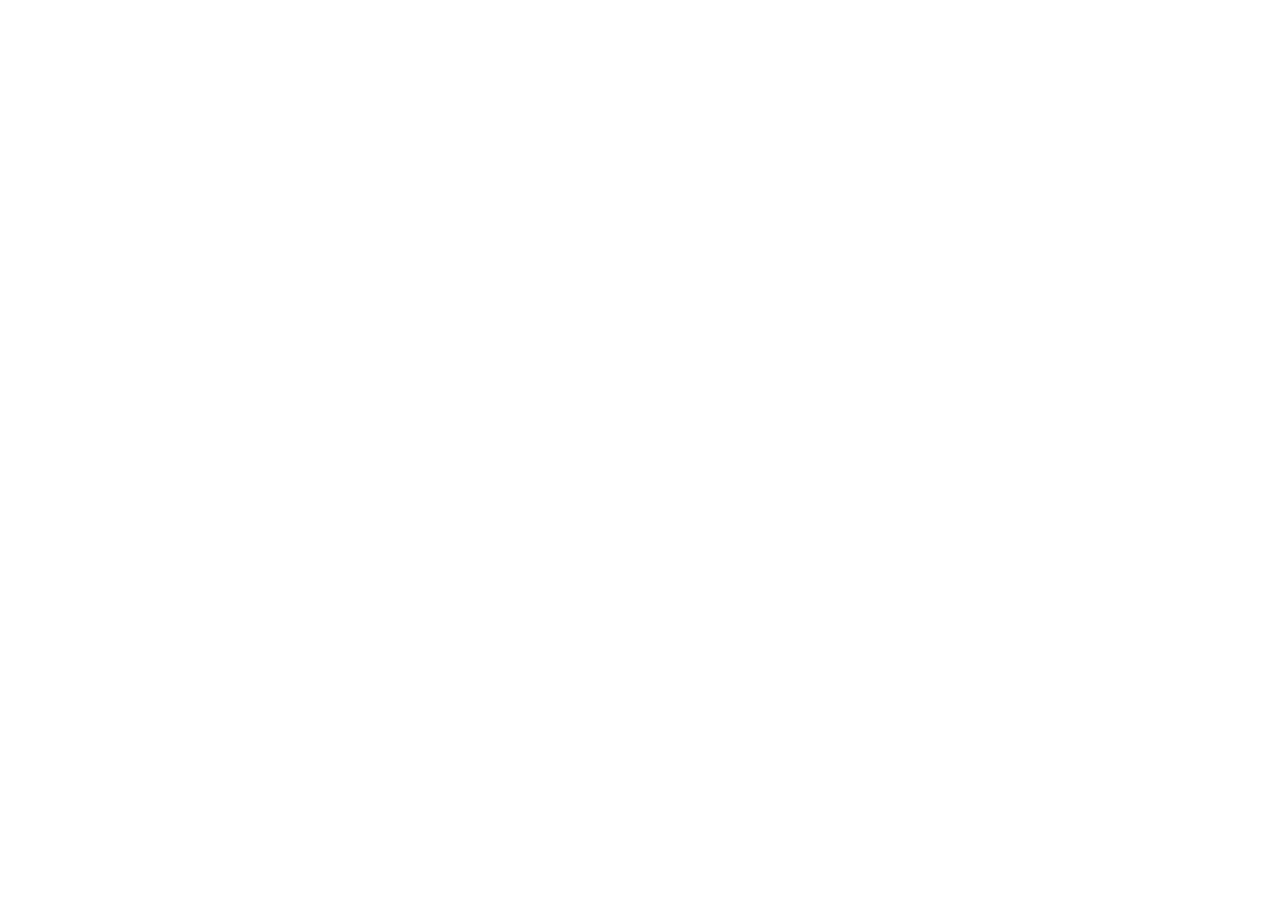
==== index.html @ f8250dbf "HCM Universe website, moved to hcmuniverse-source, plus Pepperstone GBP/USD bot sample (demo only)" ====
<!doctype html>
<html lang="en">
  <head>
    <meta charset="UTF-8" />
    <link rel="icon" type="image/svg+xml" href="./favicon.svg" />
    <meta name="viewport" content="width=device-width, initial-scale=1.0" />
    <link rel="preconnect" href="https://fonts.googleapis.com" />
    <link rel="preconnect" href="https://fonts.gstatic.com" crossorigin />
    <link href="https://fonts.googleapis.com/css2?family=Bricolage+Grotesque:opsz,wght@12..96,400..800&family=Inter:wght@400;500;600;700&family=IBM+Plex+Mono:wght@400;500&display=swap" rel="stylesheet" />
    <meta name="description" content="HCM — one brand, one universe. Tech, AI, Travel, Markets, Games, and everything else HCM builds." />
    <title>HCM</title>
  </head>
  <body>
    <div id="root"></div>
    <script type="module" src="/src/main.jsx"></script>
  </body>
</html>
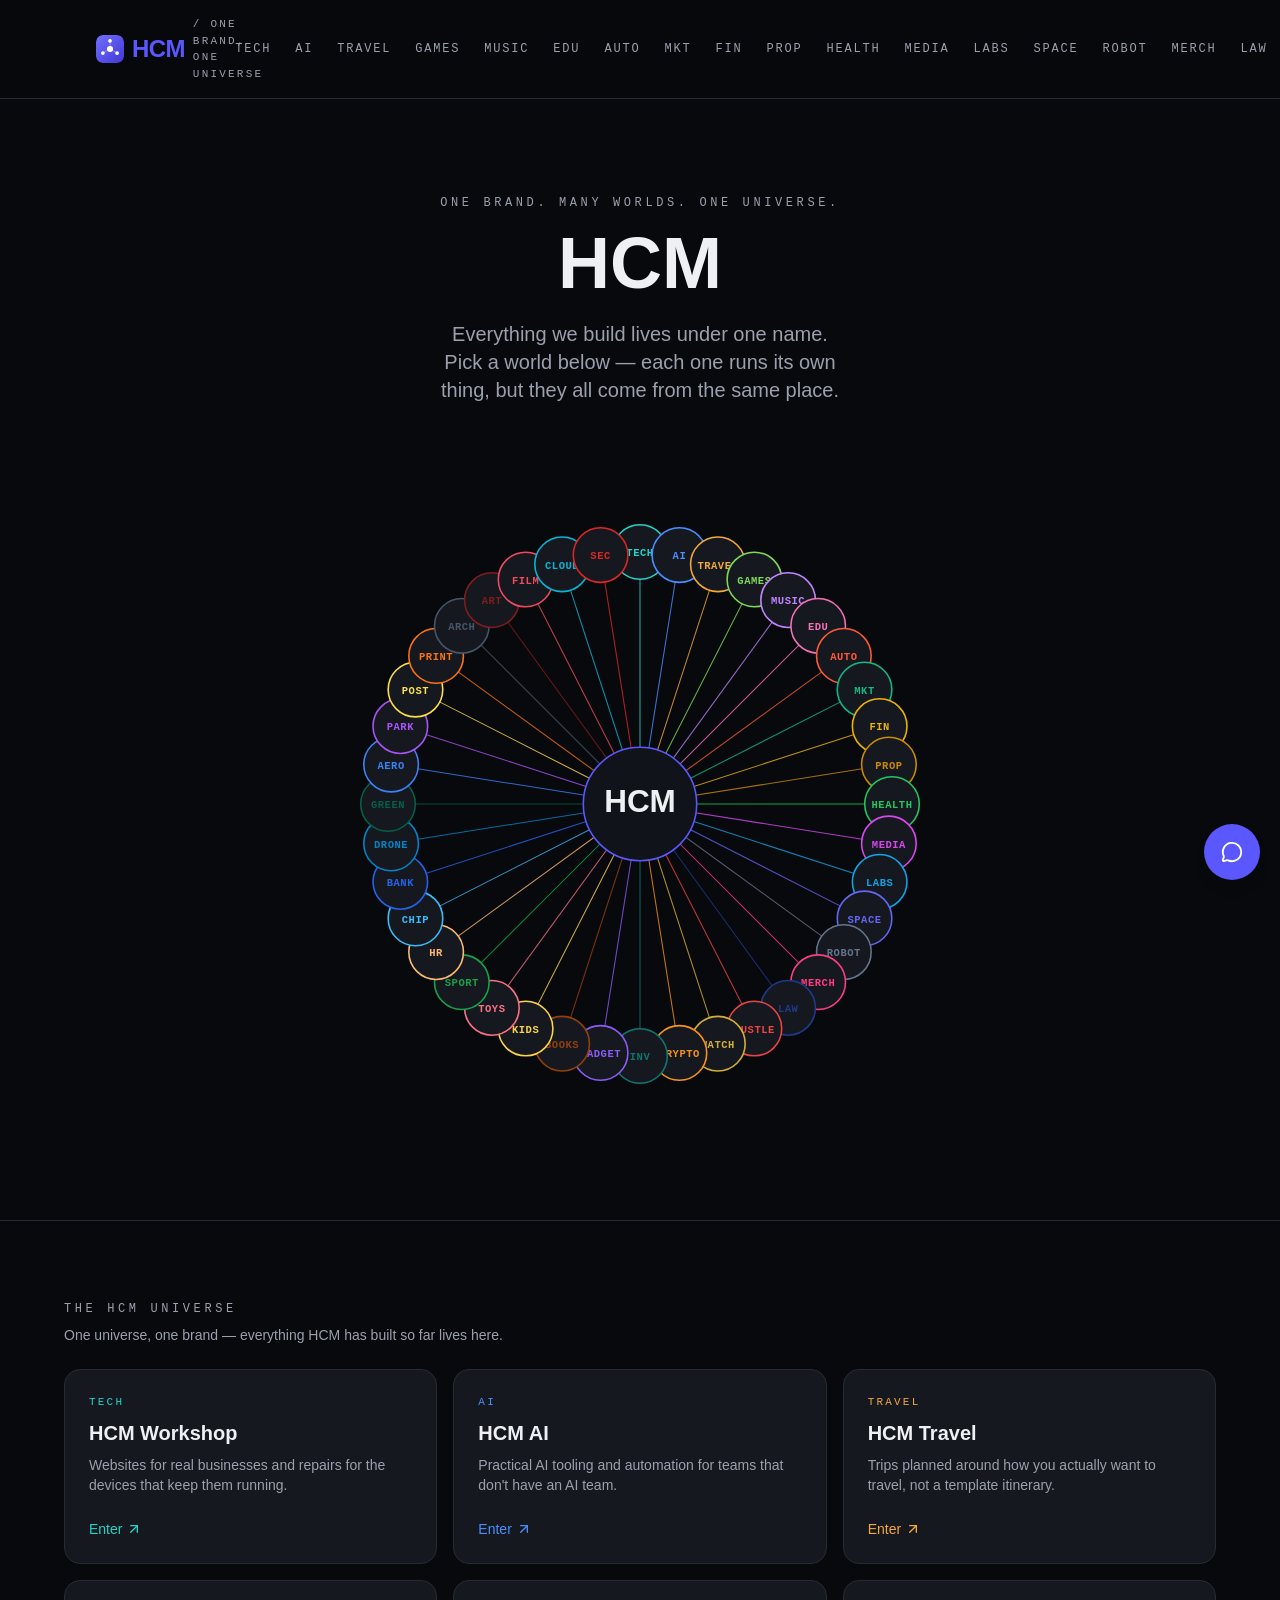
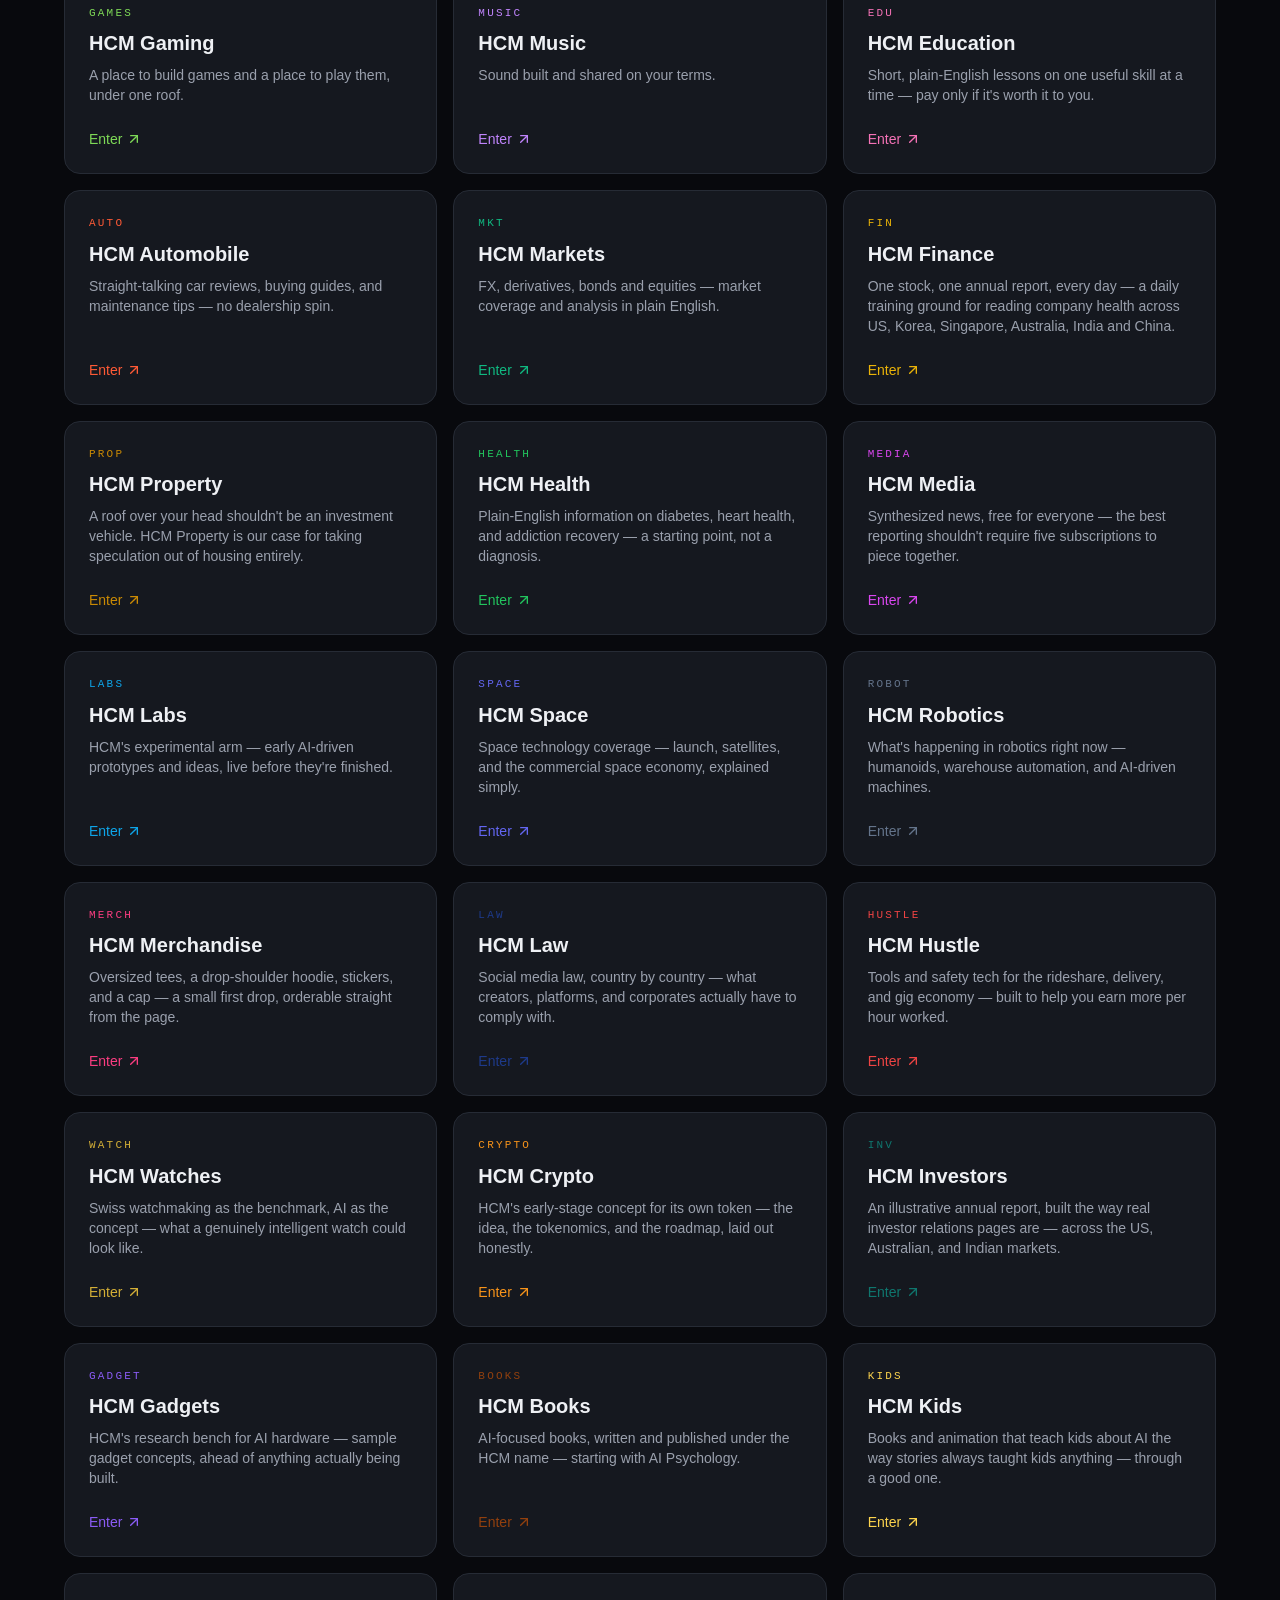
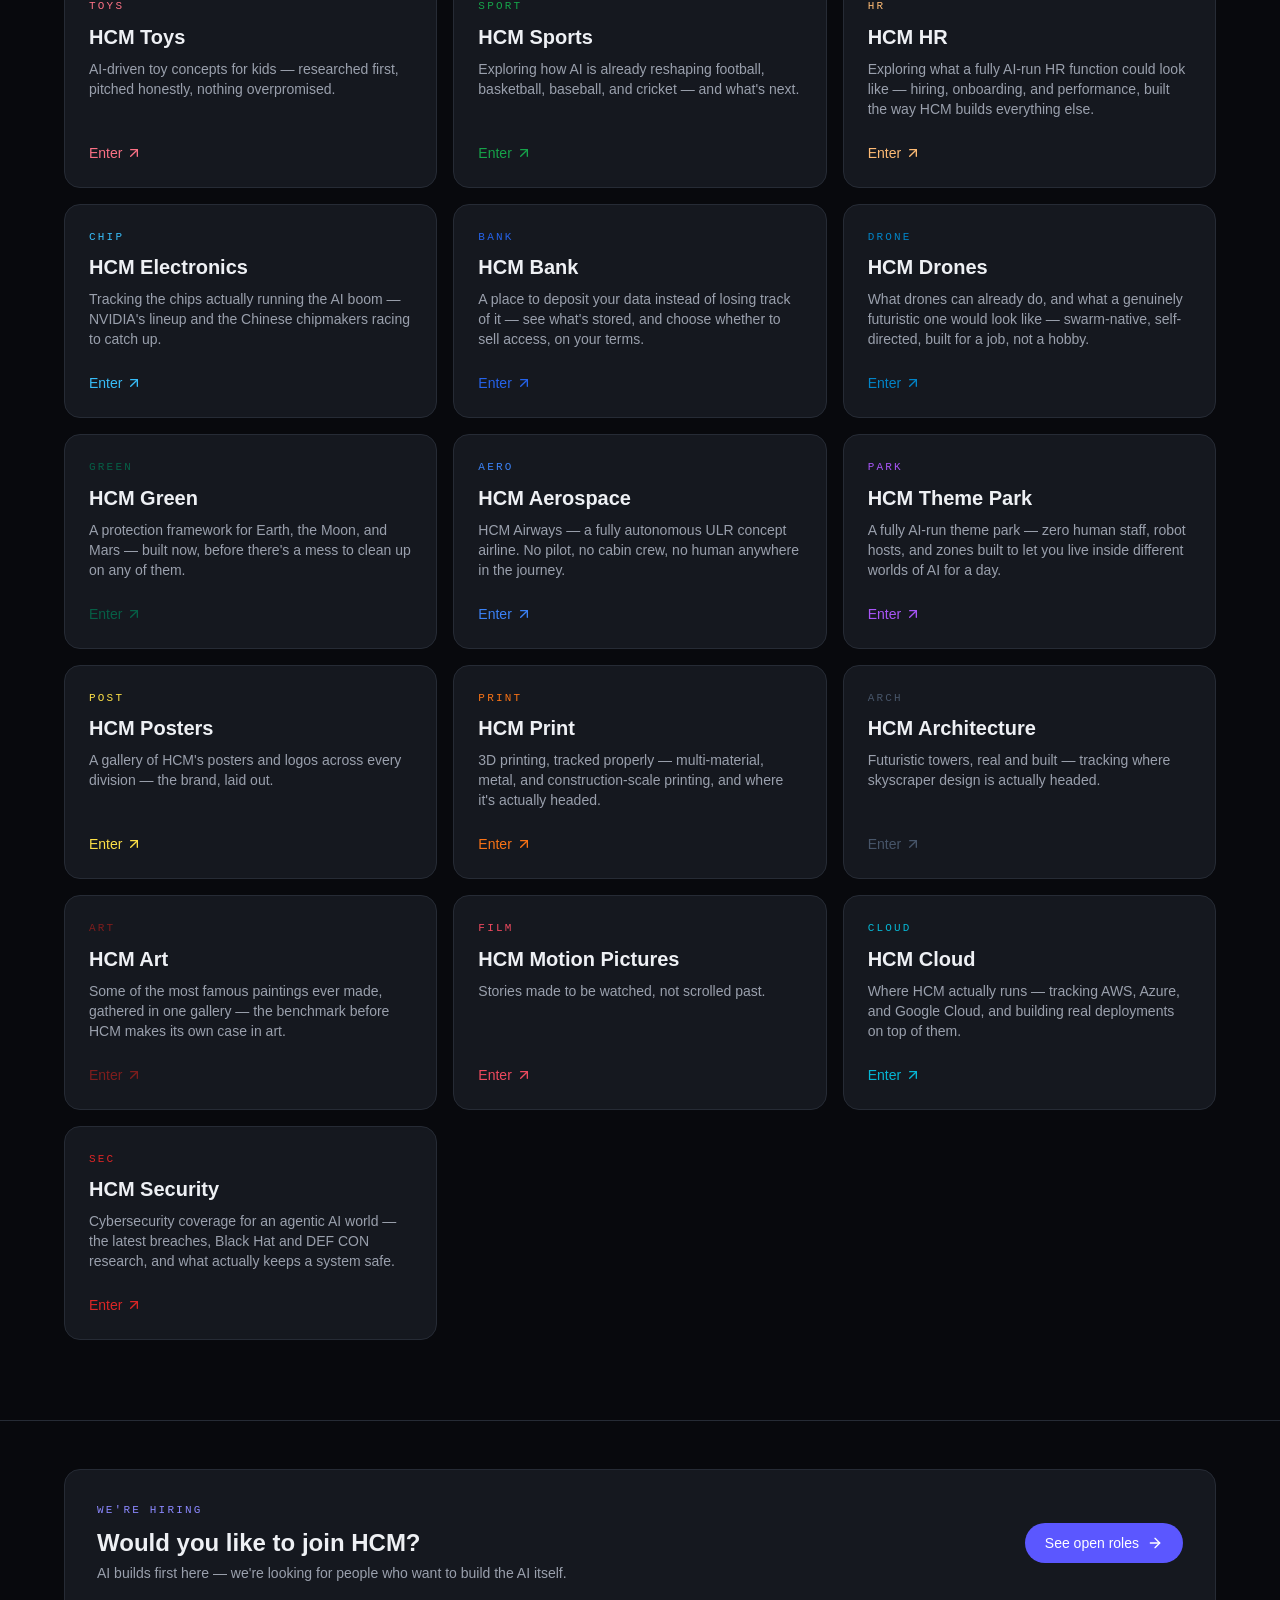
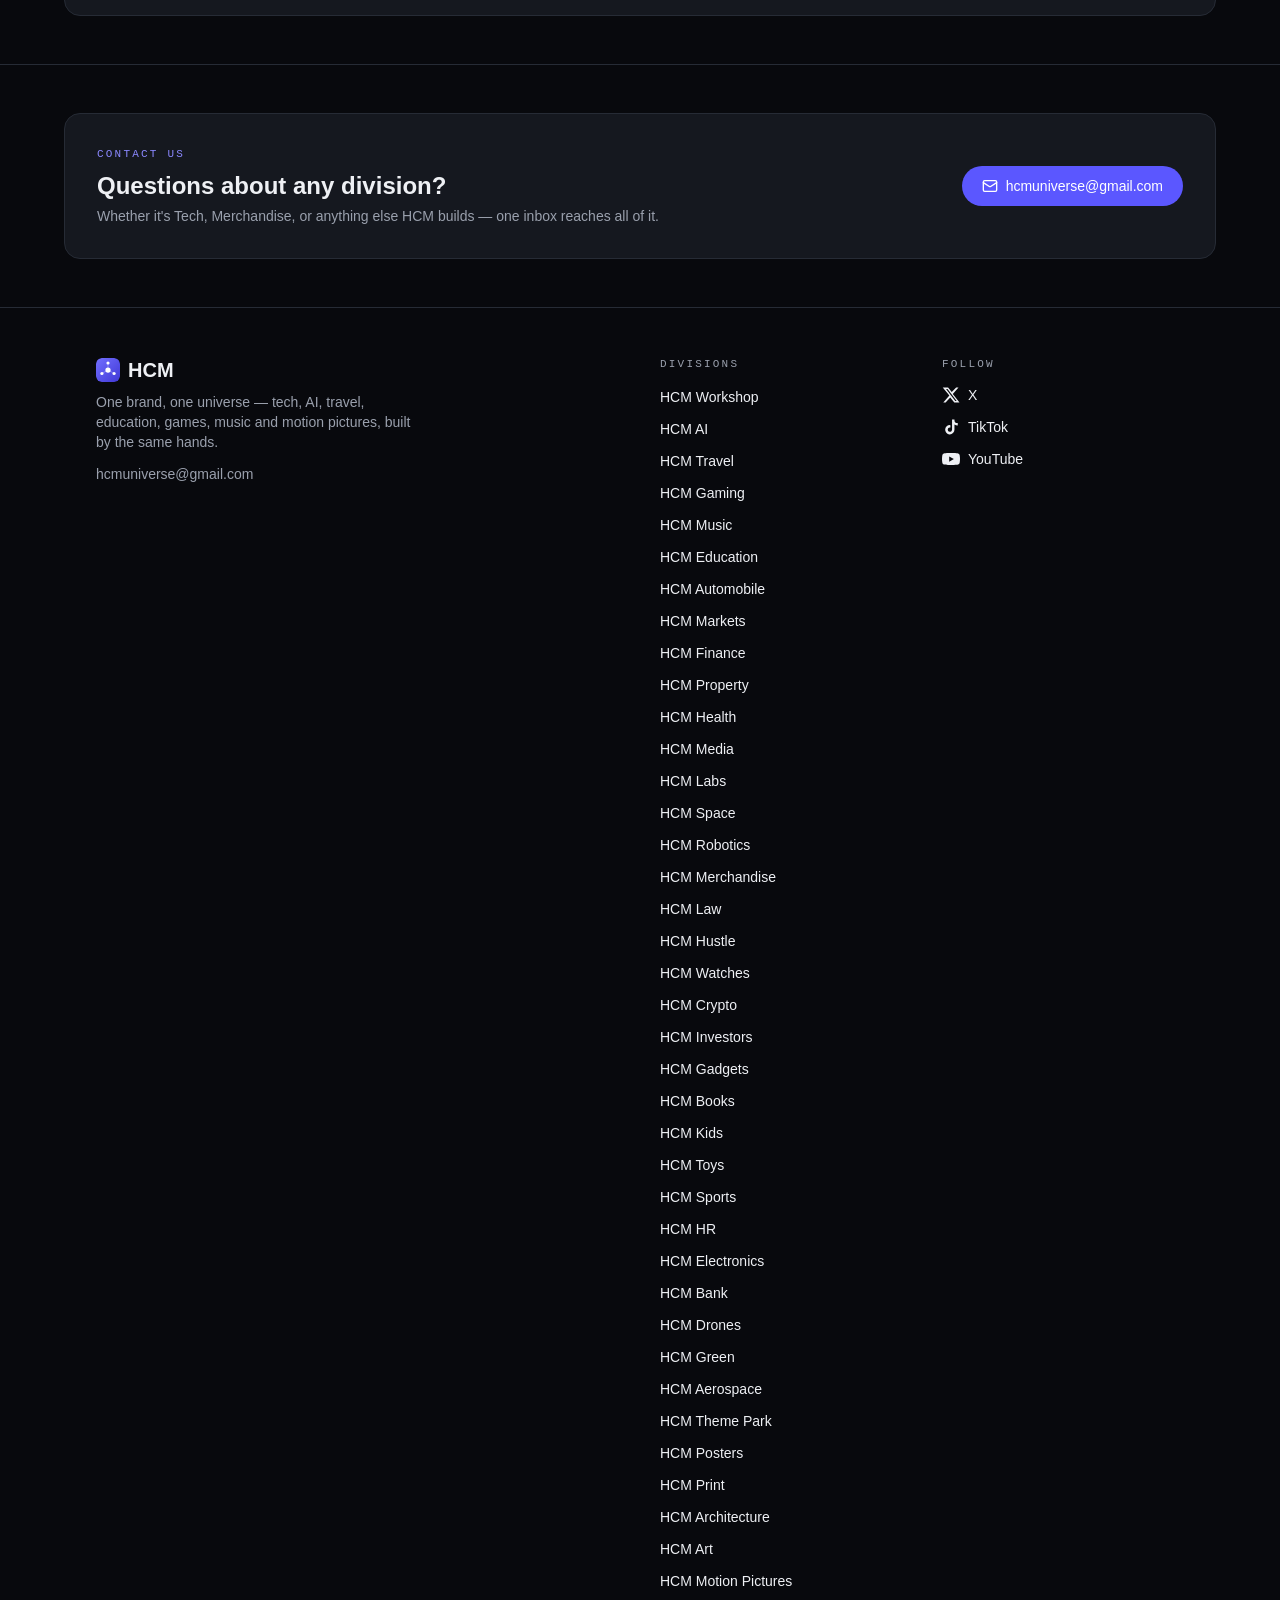
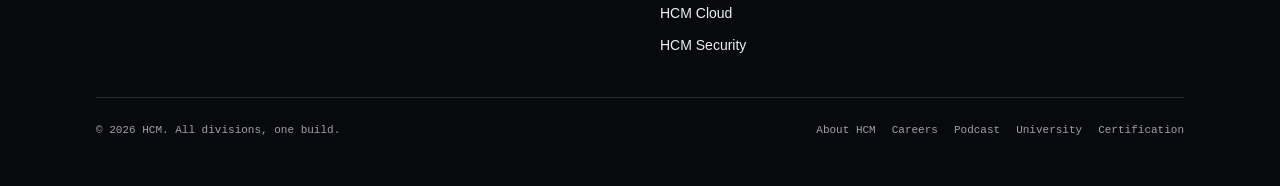
==== commit c575034e: "Deploy HCM Universe site" ====
--- a/index.html
+++ b/index.html
@@ -9,9 +9,10 @@
     <link href="https://fonts.googleapis.com/css2?family=Bricolage+Grotesque:opsz,wght@12..96,400..800&family=Inter:wght@400;500;600;700&family=IBM+Plex+Mono:wght@400;500&display=swap" rel="stylesheet" />
     <meta name="description" content="HCM — one brand, one universe. Tech, AI, Travel, Markets, Games, and everything else HCM builds." />
     <title>HCM</title>
+    <script type="module" crossorigin src="./assets/index-DxRTmWdA.js"></script>
+    <link rel="stylesheet" crossorigin href="./assets/index-DNtZx6Q1.css">
   </head>
   <body>
     <div id="root"></div>
-    <script type="module" src="/src/main.jsx"></script>
   </body>
 </html>
--- a/assets/index-DNtZx6Q1.css
+++ b/assets/index-DNtZx6Q1.css
@@ -0,0 +1,2 @@
+/*! tailwindcss v4.3.3 | MIT License | https://tailwindcss.com */
+@layer properties{@supports (((-webkit-hyphens:none)) and (not (margin-trim:inline))) or ((-moz-orient:inline) and (not (color:rgb(from red r g b)))){*,:before,:after,::backdrop{--tw-translate-x:0;--tw-translate-y:0;--tw-translate-z:0;--tw-rotate-x:initial;--tw-rotate-y:initial;--tw-rotate-z:initial;--tw-skew-x:initial;--tw-skew-y:initial;--tw-space-y-reverse:0;--tw-border-style:solid;--tw-leading:initial;--tw-font-weight:initial;--tw-tracking:initial;--tw-shadow:0 0 #0000;--tw-shadow-color:initial;--tw-shadow-alpha:100%;--tw-inset-shadow:0 0 #0000;--tw-inset-shadow-color:initial;--tw-inset-shadow-alpha:100%;--tw-ring-color:initial;--tw-ring-shadow:0 0 #0000;--tw-inset-ring-color:initial;--tw-inset-ring-shadow:0 0 #0000;--tw-ring-inset:initial;--tw-ring-offset-width:0px;--tw-ring-offset-color:#fff;--tw-ring-offset-shadow:0 0 #0000;--tw-blur:initial;--tw-brightness:initial;--tw-contrast:initial;--tw-grayscale:initial;--tw-hue-rotate:initial;--tw-invert:initial;--tw-opacity:initial;--tw-saturate:initial;--tw-sepia:initial;--tw-drop-shadow:initial;--tw-drop-shadow-color:initial;--tw-drop-shadow-alpha:100%;--tw-drop-shadow-size:initial;--tw-backdrop-blur:initial;--tw-backdrop-brightness:initial;--tw-backdrop-contrast:initial;--tw-backdrop-grayscale:initial;--tw-backdrop-hue-rotate:initial;--tw-backdrop-invert:initial;--tw-backdrop-opacity:initial;--tw-backdrop-saturate:initial;--tw-backdrop-sepia:initial;--tw-duration:initial;--tw-ease:initial;--tw-scale-x:1;--tw-scale-y:1;--tw-scale-z:1}}}@layer theme{:root,:host{--font-sans:-apple-system, BlinkMacSystemFont, "Segoe UI", Roboto, "Helvetica Neue", "Noto Sans", Arial, sans-serif, "Apple Color Emoji", "Segoe UI Emoji", "Segoe UI Symbol", "Noto Color Emoji";--font-mono:"IBM Plex Mono", "Courier New", monospace;--color-black:#000;--color-white:#fff;--spacing:.25rem;--container-xs:20rem;--container-md:28rem;--container-lg:32rem;--container-xl:36rem;--container-2xl:42rem;--container-3xl:48rem;--container-4xl:56rem;--container-5xl:64rem;--container-6xl:72rem;--text-xs:.75rem;--text-xs--line-height:calc(1 / .75);--text-sm:.875rem;--text-sm--line-height:calc(1.25 / .875);--text-base:1rem;--text-base--line-height:calc(1.5 / 1);--text-lg:1.125rem;--text-lg--line-height:calc(1.75 / 1.125);--text-xl:1.25rem;--text-xl--line-height:calc(1.75 / 1.25);--text-2xl:1.5rem;--text-2xl--line-height:calc(2 / 1.5);--text-3xl:1.875rem;--text-3xl--line-height:calc(2.25 / 1.875);--text-4xl:2.25rem;--text-4xl--line-height:calc(2.5 / 2.25);--text-5xl:3rem;--text-5xl--line-height:1;--text-6xl:3.75rem;--text-6xl--line-height:1;--text-7xl:4.5rem;--text-7xl--line-height:1;--font-weight-medium:500;--font-weight-semibold:600;--font-weight-bold:700;--tracking-tight:-.025em;--tracking-wide:.025em;--tracking-wider:.05em;--leading-tight:1.25;--leading-snug:1.375;--leading-relaxed:1.625;--radius-sm:.25rem;--radius-md:.375rem;--radius-lg:.5rem;--radius-xl:.75rem;--radius-2xl:1rem;--ease-out:cubic-bezier(0, 0, .2, 1);--ease-in-out:cubic-bezier(.4, 0, .2, 1);--animate-pulse:pulse 2s cubic-bezier(.4, 0, .6, 1) infinite;--aspect-video:16 / 9;--default-transition-duration:.15s;--default-transition-timing-function:cubic-bezier(.4, 0, .2, 1);--default-font-family:var(--font-sans);--default-mono-font-family:var(--font-mono);--font-display:"Bricolage Grotesque", "Arial Black", sans-serif;--font-body:"Inter", "Helvetica Neue", sans-serif;--color-void:#08090d;--color-void-soft:#101319;--color-surface:#15181f;--color-line:#262b35;--color-ink:#eef0f4;--color-ink-dim:#9aa0ad;--color-core:#5b57ff;--color-core-soft:#8b88ff;--color-tech:#22d3c7;--color-travel:#f2a93b;--color-games:#7ed957;--color-music:#c084fc;--color-film:#ef4a5f;--color-ai:#4c8dff;--color-education:#f472b6;--color-automobile:#ff5a36;--color-markets:#10b981;--color-property:#ca8a04;--color-health:#22c55e;--color-media:#d946ef;--color-labs:#0ea5e9;--color-space:#6366f1;--color-robotics:#64748b;--color-merch:#fb3d81;--color-law:#1e3a8a;--color-hustle:#ef4444;--color-watches:#d4af37;--color-crypto:#f7931a;--color-investors:#0f766e;--color-gadgets:#8b5cf6;--color-books:#92400e;--color-kids:#fcd34d;--color-toys:#fb7185;--color-sports:#16a34a;--color-hr:#fdba74;--color-electronics:#38bdf8;--color-podcast:#e11d48;--color-bank:#2563eb;--color-drones:#0284c7;--color-green:#065f46;--color-finance:#eab308;--color-aerospace:#3b82f6;--color-themepark:#a855f7;--color-posters:#fde047;--color-print:#f97316;--color-architecture:#475569;--color-art:#7f1d1d;--color-cloud:#06b6d4;--color-security:#dc2626;--color-moon:#94a3b8;--color-mars:#dc2626;--color-titan:#d97706}}@layer base{*,:after,:before,::backdrop{box-sizing:border-box;border:0 solid;margin:0;padding:0}::file-selector-button{box-sizing:border-box;border:0 solid;margin:0;padding:0}html,:host{-webkit-text-size-adjust:100%;tab-size:4;line-height:1.5;font-family:var(--default-font-family,-apple-system, BlinkMacSystemFont, "Segoe UI", Roboto, "Helvetica Neue", "Noto Sans", Arial, sans-serif, "Apple Color Emoji", "Segoe UI Emoji", "Segoe UI Symbol", "Noto Color Emoji");font-feature-settings:var(--default-font-feature-settings,normal);font-variation-settings:var(--default-font-variation-settings,normal);-webkit-tap-highlight-color:transparent}hr{height:0;color:inherit;border-top-width:1px}abbr:where([title]){-webkit-text-decoration:underline dotted;text-decoration:underline dotted}h1,h2,h3,h4,h5,h6{font-size:inherit;font-weight:inherit}a{color:inherit;-webkit-text-decoration:inherit;-webkit-text-decoration:inherit;-webkit-text-decoration:inherit;-webkit-text-decoration:inherit;text-decoration:inherit}b,strong{font-weight:bolder}code,kbd,samp,pre{font-family:var(--default-mono-font-family,ui-monospace, SFMono-Regular, Menlo, Monaco, Consolas, "Liberation Mono", "Courier New", monospace);font-feature-settings:var(--default-mono-font-feature-settings,normal);font-variation-settings:var(--default-mono-font-variation-settings,normal);font-size:1em}small{font-size:80%}sub,sup{vertical-align:baseline;font-size:75%;line-height:0;position:relative}sub{bottom:-.25em}sup{top:-.5em}table{text-indent:0;border-color:inherit;border-collapse:collapse}:-moz-focusring:where(:not(iframe)){outline:auto}progress{vertical-align:baseline}summary{display:list-item}ol,ul,menu{list-style:none}img,svg,video,canvas,audio,iframe,embed,object{vertical-align:middle;display:block}img,video{max-width:100%;height:auto}button,input,select,optgroup,textarea{font:inherit;font-feature-settings:inherit;font-variation-settings:inherit;letter-spacing:inherit;color:inherit;opacity:1;background-color:#0000;border-radius:0}::file-selector-button{font:inherit;font-feature-settings:inherit;font-variation-settings:inherit;letter-spacing:inherit;color:inherit;opacity:1;background-color:#0000;border-radius:0}:where(select:is([multiple],[size])) optgroup{font-weight:bolder}:where(select:is([multiple],[size])) optgroup option{padding-inline-start:20px}::file-selector-button{margin-inline-end:4px}::placeholder{opacity:1}@supports (not ((-webkit-appearance:-apple-pay-button))) or (contain-intrinsic-size:1px){::placeholder{color:currentColor}@supports (color:color-mix(in lab, red, red)){::placeholder{color:color-mix(in oklab, currentcolor 50%, transparent)}}}textarea{resize:vertical}::-webkit-search-decoration{-webkit-appearance:none}::-webkit-date-and-time-value{min-height:1lh;text-align:inherit}::-webkit-datetime-edit{display:inline-flex}::-webkit-datetime-edit-fields-wrapper{padding:0}::-webkit-datetime-edit{padding-block:0}::-webkit-datetime-edit-year-field{padding-block:0}::-webkit-datetime-edit-month-field{padding-block:0}::-webkit-datetime-edit-day-field{padding-block:0}::-webkit-datetime-edit-hour-field{padding-block:0}::-webkit-datetime-edit-minute-field{padding-block:0}::-webkit-datetime-edit-second-field{padding-block:0}::-webkit-datetime-edit-millisecond-field{padding-block:0}::-webkit-datetime-edit-meridiem-field{padding-block:0}::-webkit-calendar-picker-indicator{line-height:1}:-moz-ui-invalid{box-shadow:none}button,input:where([type=button],[type=reset],[type=submit]){appearance:button}::file-selector-button{appearance:button}::-webkit-inner-spin-button{height:auto}::-webkit-outer-spin-button{height:auto}[hidden]:where(:not([hidden=until-found])){display:none!important}html{scroll-behavior:smooth}body{background-color:var(--color-void);color:var(--color-ink);font-family:var(--font-body);-webkit-font-smoothing:antialiased}::selection{background:var(--color-core);color:#fff}:focus-visible{outline:2px solid var(--color-core-soft);outline-offset:3px}@media (prefers-reduced-motion:reduce){*,:before,:after{scroll-behavior:auto!important;transition-duration:.01ms!important;animation-duration:.01ms!important;animation-iteration-count:1!important}}}@layer components;@layer utilities{.pointer-events-none{pointer-events:none}.visible{visibility:visible}.sr-only{clip-path:inset(50%);white-space:nowrap;border-width:0;width:1px;height:1px;margin:-1px;padding:0;position:absolute;overflow:hidden}.absolute{position:absolute}.fixed{position:fixed}.relative{position:relative}.static{position:static}.sticky{position:sticky}.inset-0{inset:0}.top-0{top:0}.top-1\/2{top:50%}.top-2{top:calc(var(--spacing) * 2)}.top-4{top:calc(var(--spacing) * 4)}.right-2{right:calc(var(--spacing) * 2)}.right-5{right:calc(var(--spacing) * 5)}.bottom-1\.5{bottom:calc(var(--spacing) * 1.5)}.bottom-3{bottom:calc(var(--spacing) * 3)}.bottom-5{bottom:calc(var(--spacing) * 5)}.bottom-24{bottom:calc(var(--spacing) * 24)}.left-1\/2{left:50%}.left-3{left:calc(var(--spacing) * 3)}.left-5{left:calc(var(--spacing) * 5)}.z-10{z-index:10}.z-50{z-index:50}.mx-auto{margin-inline:auto}.mt-0\.5{margin-top:calc(var(--spacing) * .5)}.mt-1{margin-top:var(--spacing)}.mt-1\.5{margin-top:calc(var(--spacing) * 1.5)}.mt-2{margin-top:calc(var(--spacing) * 2)}.mt-3{margin-top:calc(var(--spacing) * 3)}.mt-4{margin-top:calc(var(--spacing) * 4)}.mt-5{margin-top:calc(var(--spacing) * 5)}.mt-6{margin-top:calc(var(--spacing) * 6)}.mt-8{margin-top:calc(var(--spacing) * 8)}.mt-10{margin-top:calc(var(--spacing) * 10)}.mr-1\.5{margin-right:calc(var(--spacing) * 1.5)}.mb-1{margin-bottom:var(--spacing)}.mb-2{margin-bottom:calc(var(--spacing) * 2)}.mb-3{margin-bottom:calc(var(--spacing) * 3)}.mb-5{margin-bottom:calc(var(--spacing) * 5)}.mb-6{margin-bottom:calc(var(--spacing) * 6)}.ml-auto{margin-left:auto}.block{display:block}.flex{display:flex}.grid{display:grid}.hidden{display:none}.inline{display:inline}.inline-block{display:inline-block}.inline-flex{display:inline-flex}.table{display:table}.aspect-\[3\/4\]{aspect-ratio:3/4}.aspect-\[4\/3\]{aspect-ratio:4/3}.aspect-\[9\/16\]{aspect-ratio:9/16}.aspect-\[940\/477\]{aspect-ratio:940/477}.aspect-square{aspect-ratio:1}.aspect-video{aspect-ratio:var(--aspect-video)}.h-2{height:calc(var(--spacing) * 2)}.h-2\.5{height:calc(var(--spacing) * 2.5)}.h-5{height:calc(var(--spacing) * 5)}.h-6{height:calc(var(--spacing) * 6)}.h-7{height:calc(var(--spacing) * 7)}.h-8{height:calc(var(--spacing) * 8)}.h-9{height:calc(var(--spacing) * 9)}.h-14{height:calc(var(--spacing) * 14)}.h-16{height:calc(var(--spacing) * 16)}.h-40{height:calc(var(--spacing) * 40)}.h-44{height:calc(var(--spacing) * 44)}.h-48{height:calc(var(--spacing) * 48)}.h-56{height:calc(var(--spacing) * 56)}.h-64{height:calc(var(--spacing) * 64)}.h-72{height:calc(var(--spacing) * 72)}.h-\[28rem\]{height:28rem}.h-auto{height:auto}.h-full{height:100%}.min-h-screen{min-height:100vh}.w-2\.5{width:calc(var(--spacing) * 2.5)}.w-5{width:calc(var(--spacing) * 5)}.w-7{width:calc(var(--spacing) * 7)}.w-9{width:calc(var(--spacing) * 9)}.w-14{width:calc(var(--spacing) * 14)}.w-16{width:calc(var(--spacing) * 16)}.w-48{width:calc(var(--spacing) * 48)}.w-\[22rem\]{width:22rem}.w-auto{width:auto}.w-full{width:100%}.max-w-2xl{max-width:var(--container-2xl)}.max-w-3xl{max-width:var(--container-3xl)}.max-w-4xl{max-width:var(--container-4xl)}.max-w-5xl{max-width:var(--container-5xl)}.max-w-6xl{max-width:var(--container-6xl)}.max-w-\[80\%\]{max-width:80%}.max-w-\[85\%\]{max-width:85%}.max-w-\[220px\]{max-width:220px}.max-w-\[calc\(100vw-2\.5rem\)\]{max-width:calc(100vw - 2.5rem)}.max-w-lg{max-width:var(--container-lg)}.max-w-md{max-width:var(--container-md)}.max-w-xl{max-width:var(--container-xl)}.max-w-xs{max-width:var(--container-xs)}.min-w-0{min-width:0}.flex-1{flex:1}.shrink-0{flex-shrink:0}.grow{flex-grow:1}.-translate-x-1\/2{--tw-translate-x:calc(calc(1 / 2 * 100%) * -1);translate:var(--tw-translate-x) var(--tw-translate-y)}.-translate-y-1\/2{--tw-translate-y:calc(calc(1 / 2 * 100%) * -1);translate:var(--tw-translate-x) var(--tw-translate-y)}.transform{transform:var(--tw-rotate-x,) var(--tw-rotate-y,) var(--tw-rotate-z,) var(--tw-skew-x,) var(--tw-skew-y,)}.animate-pulse{animation:var(--animate-pulse)}.grid-cols-1{grid-template-columns:repeat(1,minmax(0,1fr))}.grid-cols-2{grid-template-columns:repeat(2,minmax(0,1fr))}.flex-col{flex-direction:column}.flex-wrap{flex-wrap:wrap}.items-baseline{align-items:baseline}.items-center{align-items:center}.items-start{align-items:flex-start}.justify-between{justify-content:space-between}.justify-center{justify-content:center}.gap-0\.5{gap:calc(var(--spacing) * .5)}.gap-1{gap:var(--spacing)}.gap-1\.5{gap:calc(var(--spacing) * 1.5)}.gap-2{gap:calc(var(--spacing) * 2)}.gap-3{gap:calc(var(--spacing) * 3)}.gap-4{gap:calc(var(--spacing) * 4)}.gap-6{gap:calc(var(--spacing) * 6)}.gap-8{gap:calc(var(--spacing) * 8)}.gap-10{gap:calc(var(--spacing) * 10)}:where(.space-y-0\.5>:not(:last-child)){--tw-space-y-reverse:0;margin-block-start:calc(calc(var(--spacing) * .5) * var(--tw-space-y-reverse));margin-block-end:calc(calc(var(--spacing) * .5) * calc(1 - var(--tw-space-y-reverse)))}:where(.space-y-1>:not(:last-child)){--tw-space-y-reverse:0;margin-block-start:calc(var(--spacing) * var(--tw-space-y-reverse));margin-block-end:calc(var(--spacing) * calc(1 - var(--tw-space-y-reverse)))}:where(.space-y-1\.5>:not(:last-child)){--tw-space-y-reverse:0;margin-block-start:calc(calc(var(--spacing) * 1.5) * var(--tw-space-y-reverse));margin-block-end:calc(calc(var(--spacing) * 1.5) * calc(1 - var(--tw-space-y-reverse)))}:where(.space-y-2>:not(:last-child)){--tw-space-y-reverse:0;margin-block-start:calc(calc(var(--spacing) * 2) * var(--tw-space-y-reverse));margin-block-end:calc(calc(var(--spacing) * 2) * calc(1 - var(--tw-space-y-reverse)))}:where(.space-y-3>:not(:last-child)){--tw-space-y-reverse:0;margin-block-start:calc(calc(var(--spacing) * 3) * var(--tw-space-y-reverse));margin-block-end:calc(calc(var(--spacing) * 3) * calc(1 - var(--tw-space-y-reverse)))}:where(.space-y-4>:not(:last-child)){--tw-space-y-reverse:0;margin-block-start:calc(calc(var(--spacing) * 4) * var(--tw-space-y-reverse));margin-block-end:calc(calc(var(--spacing) * 4) * calc(1 - var(--tw-space-y-reverse)))}:where(.space-y-5>:not(:last-child)){--tw-space-y-reverse:0;margin-block-start:calc(calc(var(--spacing) * 5) * var(--tw-space-y-reverse));margin-block-end:calc(calc(var(--spacing) * 5) * calc(1 - var(--tw-space-y-reverse)))}:where(.space-y-6>:not(:last-child)){--tw-space-y-reverse:0;margin-block-start:calc(calc(var(--spacing) * 6) * var(--tw-space-y-reverse));margin-block-end:calc(calc(var(--spacing) * 6) * calc(1 - var(--tw-space-y-reverse)))}:where(.space-y-8>:not(:last-child)){--tw-space-y-reverse:0;margin-block-start:calc(calc(var(--spacing) * 8) * var(--tw-space-y-reverse));margin-block-end:calc(calc(var(--spacing) * 8) * calc(1 - var(--tw-space-y-reverse)))}.gap-x-3{column-gap:calc(var(--spacing) * 3)}.overflow-hidden{overflow:hidden}.overflow-x-auto{overflow-x:auto}.overflow-y-auto{overflow-y:auto}.rounded{border-radius:.25rem}.rounded-2xl{border-radius:var(--radius-2xl)}.rounded-\[6px\]{border-radius:6px}.rounded-\[7px\]{border-radius:7px}.rounded-full{border-radius:2147483647px}.rounded-lg{border-radius:var(--radius-lg)}.rounded-md{border-radius:var(--radius-md)}.rounded-sm{border-radius:var(--radius-sm)}.rounded-xl{border-radius:var(--radius-xl)}.border{border-style:var(--tw-border-style);border-width:1px}.border-t{border-top-style:var(--tw-border-style);border-top-width:1px}.border-b{border-bottom-style:var(--tw-border-style);border-bottom-width:1px}.border-l-2{border-left-style:var(--tw-border-style);border-left-width:2px}.border-dashed{--tw-border-style:dashed;border-style:dashed}.border-\[var\(--color-line\)\]{border-color:var(--color-line)}.bg-\[var\(--color-surface\)\]{background-color:var(--color-surface)}.bg-\[var\(--color-void\)\]{background-color:var(--color-void)}.bg-\[var\(--color-void\)\]\/85{background-color:#08090dd9}@supports (color:color-mix(in lab, red, red)){.bg-\[var\(--color-void\)\]\/85{background-color:color-mix(in oklab, var(--color-void) 85%, transparent)}}.bg-\[var\(--color-void-soft\)\]{background-color:var(--color-void-soft)}.bg-black{background-color:var(--color-black)}.bg-black\/20{background-color:#0003}@supports (color:color-mix(in lab, red, red)){.bg-black\/20{background-color:color-mix(in oklab, var(--color-black) 20%, transparent)}}.bg-black\/40{background-color:#0006}@supports (color:color-mix(in lab, red, red)){.bg-black\/40{background-color:color-mix(in oklab, var(--color-black) 40%, transparent)}}.bg-black\/60{background-color:#0009}@supports (color:color-mix(in lab, red, red)){.bg-black\/60{background-color:color-mix(in oklab, var(--color-black) 60%, transparent)}}.bg-black\/70{background-color:#000000b3}@supports (color:color-mix(in lab, red, red)){.bg-black\/70{background-color:color-mix(in oklab, var(--color-black) 70%, transparent)}}.bg-transparent{background-color:#0000}.bg-white\/90{background-color:#ffffffe6}@supports (color:color-mix(in lab, red, red)){.bg-white\/90{background-color:color-mix(in oklab, var(--color-white) 90%, transparent)}}.object-contain{object-fit:contain}.object-cover{object-fit:cover}.p-3{padding:calc(var(--spacing) * 3)}.p-4{padding:calc(var(--spacing) * 4)}.p-5{padding:calc(var(--spacing) * 5)}.p-6{padding:calc(var(--spacing) * 6)}.p-8{padding:calc(var(--spacing) * 8)}.p-10{padding:calc(var(--spacing) * 10)}.px-1\.5{padding-inline:calc(var(--spacing) * 1.5)}.px-2{padding-inline:calc(var(--spacing) * 2)}.px-2\.5{padding-inline:calc(var(--spacing) * 2.5)}.px-3{padding-inline:calc(var(--spacing) * 3)}.px-4{padding-inline:calc(var(--spacing) * 4)}.px-5{padding-inline:calc(var(--spacing) * 5)}.px-6{padding-inline:calc(var(--spacing) * 6)}.py-0\.5{padding-block:calc(var(--spacing) * .5)}.py-1{padding-block:var(--spacing)}.py-1\.5{padding-block:calc(var(--spacing) * 1.5)}.py-2{padding-block:calc(var(--spacing) * 2)}.py-2\.5{padding-block:calc(var(--spacing) * 2.5)}.py-3{padding-block:calc(var(--spacing) * 3)}.py-4{padding-block:calc(var(--spacing) * 4)}.py-6{padding-block:calc(var(--spacing) * 6)}.py-10{padding-block:calc(var(--spacing) * 10)}.py-12{padding-block:calc(var(--spacing) * 12)}.py-14{padding-block:calc(var(--spacing) * 14)}.py-16{padding-block:calc(var(--spacing) * 16)}.py-20{padding-block:calc(var(--spacing) * 20)}.py-24{padding-block:calc(var(--spacing) * 24)}.pt-4{padding-top:calc(var(--spacing) * 4)}.pt-5{padding-top:calc(var(--spacing) * 5)}.pt-6{padding-top:calc(var(--spacing) * 6)}.pt-10{padding-top:calc(var(--spacing) * 10)}.pt-16{padding-top:calc(var(--spacing) * 16)}.pb-2{padding-bottom:calc(var(--spacing) * 2)}.pb-6{padding-bottom:calc(var(--spacing) * 6)}.pb-16{padding-bottom:calc(var(--spacing) * 16)}.pb-20{padding-bottom:calc(var(--spacing) * 20)}.pl-4{padding-left:calc(var(--spacing) * 4)}.pl-5{padding-left:calc(var(--spacing) * 5)}.text-center{text-align:center}.text-left{text-align:left}.text-right{text-align:right}.text-2xl{font-size:var(--text-2xl);line-height:var(--tw-leading,var(--text-2xl--line-height))}.text-3xl{font-size:var(--text-3xl);line-height:var(--tw-leading,var(--text-3xl--line-height))}.text-4xl{font-size:var(--text-4xl);line-height:var(--tw-leading,var(--text-4xl--line-height))}.text-5xl{font-size:var(--text-5xl);line-height:var(--tw-leading,var(--text-5xl--line-height))}.text-base{font-size:var(--text-base);line-height:var(--tw-leading,var(--text-base--line-height))}.text-lg{font-size:var(--text-lg);line-height:var(--tw-leading,var(--text-lg--line-height))}.text-sm{font-size:var(--text-sm);line-height:var(--tw-leading,var(--text-sm--line-height))}.text-xl{font-size:var(--text-xl);line-height:var(--tw-leading,var(--text-xl--line-height))}.text-xs{font-size:var(--text-xs);line-height:var(--tw-leading,var(--text-xs--line-height))}.text-\[9px\]{font-size:9px}.text-\[10px\]{font-size:10px}.text-\[11px\]{font-size:11px}.leading-\[1\.02\]{--tw-leading:1.02;line-height:1.02}.leading-\[1\.05\]{--tw-leading:1.05;line-height:1.05}.leading-relaxed{--tw-leading:var(--leading-relaxed);line-height:var(--leading-relaxed)}.leading-snug{--tw-leading:var(--leading-snug);line-height:var(--leading-snug)}.leading-tight{--tw-leading:var(--leading-tight);line-height:var(--leading-tight)}.font-bold{--tw-font-weight:var(--font-weight-bold);font-weight:var(--font-weight-bold)}.font-medium{--tw-font-weight:var(--font-weight-medium);font-weight:var(--font-weight-medium)}.font-semibold{--tw-font-weight:var(--font-weight-semibold);font-weight:var(--font-weight-semibold)}.tracking-\[0\.1em\]{--tw-tracking:.1em;letter-spacing:.1em}.tracking-\[0\.2em\]{--tw-tracking:.2em;letter-spacing:.2em}.tracking-\[0\.3em\]{--tw-tracking:.3em;letter-spacing:.3em}.tracking-\[0\.08em\]{--tw-tracking:.08em;letter-spacing:.08em}.tracking-\[0\.15em\]{--tw-tracking:.15em;letter-spacing:.15em}.tracking-tight{--tw-tracking:var(--tracking-tight);letter-spacing:var(--tracking-tight)}.tracking-wide{--tw-tracking:var(--tracking-wide);letter-spacing:var(--tracking-wide)}.tracking-wider{--tw-tracking:var(--tracking-wider);letter-spacing:var(--tracking-wider)}.whitespace-nowrap{white-space:nowrap}.text-\[var\(--color-core-soft\)\]{color:var(--color-core-soft)}.text-\[var\(--color-ink\)\]{color:var(--color-ink)}.text-\[var\(--color-ink-dim\)\]{color:var(--color-ink-dim)}.text-white{color:var(--color-white)}.text-white\/45{color:#ffffff73}@supports (color:color-mix(in lab, red, red)){.text-white\/45{color:color-mix(in oklab, var(--color-white) 45%, transparent)}}.text-white\/50{color:#ffffff80}@supports (color:color-mix(in lab, red, red)){.text-white\/50{color:color-mix(in oklab, var(--color-white) 50%, transparent)}}.text-white\/60{color:#fff9}@supports (color:color-mix(in lab, red, red)){.text-white\/60{color:color-mix(in oklab, var(--color-white) 60%, transparent)}}.text-white\/70{color:#ffffffb3}@supports (color:color-mix(in lab, red, red)){.text-white\/70{color:color-mix(in oklab, var(--color-white) 70%, transparent)}}.text-white\/80{color:#fffc}@supports (color:color-mix(in lab, red, red)){.text-white\/80{color:color-mix(in oklab, var(--color-white) 80%, transparent)}}.text-white\/90{color:#ffffffe6}@supports (color:color-mix(in lab, red, red)){.text-white\/90{color:color-mix(in oklab, var(--color-white) 90%, transparent)}}.uppercase{text-transform:uppercase}.italic{font-style:italic}.underline{text-decoration-line:underline}.decoration-dotted{text-decoration-style:dotted}.underline-offset-4{text-underline-offset:4px}.opacity-20{opacity:.2}.opacity-50{opacity:.5}.opacity-80{opacity:.8}.shadow{--tw-shadow:0 1px 3px 0 var(--tw-shadow-color,#0000001a), 0 1px 2px -1px var(--tw-shadow-color,#0000001a);box-shadow:var(--tw-inset-shadow), var(--tw-inset-ring-shadow), var(--tw-ring-offset-shadow), var(--tw-ring-shadow), var(--tw-shadow)}.shadow-2xl{--tw-shadow:0 25px 50px -12px var(--tw-shadow-color,#00000040);box-shadow:var(--tw-inset-shadow), var(--tw-inset-ring-shadow), var(--tw-ring-offset-shadow), var(--tw-ring-shadow), var(--tw-shadow)}.shadow-lg{--tw-shadow:0 10px 15px -3px var(--tw-shadow-color,#0000001a), 0 4px 6px -4px var(--tw-shadow-color,#0000001a);box-shadow:var(--tw-inset-shadow), var(--tw-inset-ring-shadow), var(--tw-ring-offset-shadow), var(--tw-ring-shadow), var(--tw-shadow)}.ring{--tw-ring-shadow:var(--tw-ring-inset,) 0 0 0 calc(1px + var(--tw-ring-offset-width)) var(--tw-ring-color,currentcolor);box-shadow:var(--tw-inset-shadow), var(--tw-inset-ring-shadow), var(--tw-ring-offset-shadow), var(--tw-ring-shadow), var(--tw-shadow)}.filter{filter:var(--tw-blur,) var(--tw-brightness,) var(--tw-contrast,) var(--tw-grayscale,) var(--tw-hue-rotate,) var(--tw-invert,) var(--tw-saturate,) var(--tw-sepia,) var(--tw-drop-shadow,)}.backdrop-blur{--tw-backdrop-blur:blur(8px);-webkit-backdrop-filter:var(--tw-backdrop-blur,) var(--tw-backdrop-brightness,) var(--tw-backdrop-contrast,) var(--tw-backdrop-grayscale,) var(--tw-backdrop-hue-rotate,) var(--tw-backdrop-invert,) var(--tw-backdrop-opacity,) var(--tw-backdrop-saturate,) var(--tw-backdrop-sepia,);backdrop-filter:var(--tw-backdrop-blur,) var(--tw-backdrop-brightness,) var(--tw-backdrop-contrast,) var(--tw-backdrop-grayscale,) var(--tw-backdrop-hue-rotate,) var(--tw-backdrop-invert,) var(--tw-backdrop-opacity,) var(--tw-backdrop-saturate,) var(--tw-backdrop-sepia,)}.transition{transition-property:color,background-color,border-color,outline-color,text-decoration-color,fill,stroke,--tw-gradient-from,--tw-gradient-via,--tw-gradient-to,opacity,box-shadow,transform,translate,scale,rotate,filter,-webkit-backdrop-filter,backdrop-filter,display,content-visibility,overlay,pointer-events;transition-timing-function:var(--tw-ease,var(--default-transition-timing-function));transition-duration:var(--tw-duration,var(--default-transition-duration))}.transition-all{transition-property:all;transition-timing-function:var(--tw-ease,var(--default-transition-timing-function));transition-duration:var(--tw-duration,var(--default-transition-duration))}.transition-colors{transition-property:color,background-color,border-color,outline-color,text-decoration-color,fill,stroke,--tw-gradient-from,--tw-gradient-via,--tw-gradient-to;transition-timing-function:var(--tw-ease,var(--default-transition-timing-function));transition-duration:var(--tw-duration,var(--default-transition-duration))}.transition-opacity{transition-property:opacity;transition-timing-function:var(--tw-ease,var(--default-transition-timing-function));transition-duration:var(--tw-duration,var(--default-transition-duration))}.transition-transform{transition-property:transform,translate,scale,rotate;transition-timing-function:var(--tw-ease,var(--default-transition-timing-function));transition-duration:var(--tw-duration,var(--default-transition-duration))}.duration-300{--tw-duration:.3s;transition-duration:.3s}.ease-in-out{--tw-ease:var(--ease-in-out);transition-timing-function:var(--ease-in-out)}.ease-out{--tw-ease:var(--ease-out);transition-timing-function:var(--ease-out)}.outline-none{--tw-outline-style:none;outline-style:none}@media (hover:hover){.group-hover\:translate-x-0\.5:is(:where(.group):hover *){--tw-translate-x:calc(var(--spacing) * .5);translate:var(--tw-translate-x) var(--tw-translate-y)}.group-hover\:-translate-y-0\.5:is(:where(.group):hover *){--tw-translate-y:calc(var(--spacing) * -.5);translate:var(--tw-translate-x) var(--tw-translate-y)}.group-hover\:text-\[var\(--color-tech\)\]:is(:where(.group):hover *){color:var(--color-tech)}.group-hover\:opacity-100:is(:where(.group):hover *){opacity:1}.hover\:scale-105:hover{--tw-scale-x:105%;--tw-scale-y:105%;--tw-scale-z:105%;scale:var(--tw-scale-x) var(--tw-scale-y)}.hover\:border-\[var\(--color-core-soft\)\]:hover{border-color:var(--color-core-soft)}.hover\:border-\[var\(--color-education\)\]:hover{border-color:var(--color-education)}.hover\:border-\[var\(--color-games\)\]:hover{border-color:var(--color-games)}.hover\:border-\[var\(--color-ink-dim\)\]:hover{border-color:var(--color-ink-dim)}.hover\:border-\[var\(--color-tech\)\]:hover{border-color:var(--color-tech)}.hover\:text-\[var\(--color-core-soft\)\]:hover{color:var(--color-core-soft)}.hover\:text-\[var\(--color-ink\)\]:hover{color:var(--color-ink)}.hover\:underline:hover{text-decoration-line:underline}.hover\:opacity-70:hover{opacity:.7}.hover\:opacity-85:hover{opacity:.85}}@media (width>=40rem){.sm\:grid{display:grid}.sm\:inline{display:inline}.sm\:h-64{height:calc(var(--spacing) * 64)}.sm\:h-72{height:calc(var(--spacing) * 72)}.sm\:w-full{width:100%}.sm\:shrink{flex-shrink:1}.sm\:grid-cols-2{grid-template-columns:repeat(2,minmax(0,1fr))}.sm\:grid-cols-3{grid-template-columns:repeat(3,minmax(0,1fr))}.sm\:grid-cols-4{grid-template-columns:repeat(4,minmax(0,1fr))}.sm\:grid-cols-5{grid-template-columns:repeat(5,minmax(0,1fr))}.sm\:grid-cols-\[1fr_1\.4fr\]{grid-template-columns:1fr 1.4fr}.sm\:grid-cols-\[160px_1fr\]{grid-template-columns:160px 1fr}.sm\:grid-cols-\[280px_1fr\]{grid-template-columns:280px 1fr}.sm\:flex-col{flex-direction:column}.sm\:flex-row{flex-direction:row}.sm\:items-center{align-items:center}.sm\:items-start{align-items:flex-start}.sm\:justify-between{justify-content:space-between}.sm\:overflow-visible{overflow:visible}.sm\:p-5{padding:calc(var(--spacing) * 5)}.sm\:p-8{padding:calc(var(--spacing) * 8)}.sm\:p-10{padding:calc(var(--spacing) * 10)}.sm\:px-8{padding-inline:calc(var(--spacing) * 8)}.sm\:py-20{padding-block:calc(var(--spacing) * 20)}.sm\:py-28{padding-block:calc(var(--spacing) * 28)}.sm\:py-32{padding-block:calc(var(--spacing) * 32)}.sm\:pt-24{padding-top:calc(var(--spacing) * 24)}.sm\:text-2xl{font-size:var(--text-2xl);line-height:var(--tw-leading,var(--text-2xl--line-height))}.sm\:text-3xl{font-size:var(--text-3xl);line-height:var(--tw-leading,var(--text-3xl--line-height))}.sm\:text-4xl{font-size:var(--text-4xl);line-height:var(--tw-leading,var(--text-4xl--line-height))}.sm\:text-5xl{font-size:var(--text-5xl);line-height:var(--tw-leading,var(--text-5xl--line-height))}.sm\:text-6xl{font-size:var(--text-6xl);line-height:var(--tw-leading,var(--text-6xl--line-height))}.sm\:text-7xl{font-size:var(--text-7xl);line-height:var(--tw-leading,var(--text-7xl--line-height))}.sm\:text-base{font-size:var(--text-base);line-height:var(--tw-leading,var(--text-base--line-height))}.sm\:text-lg{font-size:var(--text-lg);line-height:var(--tw-leading,var(--text-lg--line-height))}.sm\:text-xl{font-size:var(--text-xl);line-height:var(--tw-leading,var(--text-xl--line-height))}}@media (width>=48rem){.md\:col-span-2{grid-column:span 2/span 2}.md\:flex{display:flex}.md\:hidden{display:none}.md\:grid-cols-4{grid-template-columns:repeat(4,minmax(0,1fr))}}@media (width>=64rem){.lg\:grid-cols-3{grid-template-columns:repeat(3,minmax(0,1fr))}.lg\:grid-cols-4{grid-template-columns:repeat(4,minmax(0,1fr))}.lg\:grid-cols-6{grid-template-columns:repeat(6,minmax(0,1fr))}}.font-display{font-family:var(--font-display)}.font-mono{font-family:var(--font-mono)}.text-balance{text-wrap:balance}}@keyframes map-pulse{0%{opacity:.9;transform:scale(.6)}to{opacity:0;transform:scale(2.6)}}@property --tw-translate-x{syntax:"*";inherits:false;initial-value:0}@property --tw-translate-y{syntax:"*";inherits:false;initial-value:0}@property --tw-translate-z{syntax:"*";inherits:false;initial-value:0}@property --tw-rotate-x{syntax:"*";inherits:false}@property --tw-rotate-y{syntax:"*";inherits:false}@property --tw-rotate-z{syntax:"*";inherits:false}@property --tw-skew-x{syntax:"*";inherits:false}@property --tw-skew-y{syntax:"*";inherits:false}@property --tw-space-y-reverse{syntax:"*";inherits:false;initial-value:0}@property --tw-border-style{syntax:"*";inherits:false;initial-value:solid}@property --tw-leading{syntax:"*";inherits:false}@property --tw-font-weight{syntax:"*";inherits:false}@property --tw-tracking{syntax:"*";inherits:false}@property --tw-shadow{syntax:"*";inherits:false;initial-value:0 0 #0000}@property --tw-shadow-color{syntax:"*";inherits:false}@property --tw-shadow-alpha{syntax:"<percentage>";inherits:false;initial-value:100%}@property --tw-inset-shadow{syntax:"*";inherits:false;initial-value:0 0 #0000}@property --tw-inset-shadow-color{syntax:"*";inherits:false}@property --tw-inset-shadow-alpha{syntax:"<percentage>";inherits:false;initial-value:100%}@property --tw-ring-color{syntax:"*";inherits:false}@property --tw-ring-shadow{syntax:"*";inherits:false;initial-value:0 0 #0000}@property --tw-inset-ring-color{syntax:"*";inherits:false}@property --tw-inset-ring-shadow{syntax:"*";inherits:false;initial-value:0 0 #0000}@property --tw-ring-inset{syntax:"*";inherits:false}@property --tw-ring-offset-width{syntax:"<length>";inherits:false;initial-value:0}@property --tw-ring-offset-color{syntax:"*";inherits:false;initial-value:#fff}@property --tw-ring-offset-shadow{syntax:"*";inherits:false;initial-value:0 0 #0000}@property --tw-blur{syntax:"*";inherits:false}@property --tw-brightness{syntax:"*";inherits:false}@property --tw-contrast{syntax:"*";inherits:false}@property --tw-grayscale{syntax:"*";inherits:false}@property --tw-hue-rotate{syntax:"*";inherits:false}@property --tw-invert{syntax:"*";inherits:false}@property --tw-opacity{syntax:"*";inherits:false}@property --tw-saturate{syntax:"*";inherits:false}@property --tw-sepia{syntax:"*";inherits:false}@property --tw-drop-shadow{syntax:"*";inherits:false}@property --tw-drop-shadow-color{syntax:"*";inherits:false}@property --tw-drop-shadow-alpha{syntax:"<percentage>";inherits:false;initial-value:100%}@property --tw-drop-shadow-size{syntax:"*";inherits:false}@property --tw-backdrop-blur{syntax:"*";inherits:false}@property --tw-backdrop-brightness{syntax:"*";inherits:false}@property --tw-backdrop-contrast{syntax:"*";inherits:false}@property --tw-backdrop-grayscale{syntax:"*";inherits:false}@property --tw-backdrop-hue-rotate{syntax:"*";inherits:false}@property --tw-backdrop-invert{syntax:"*";inherits:false}@property --tw-backdrop-opacity{syntax:"*";inherits:false}@property --tw-backdrop-saturate{syntax:"*";inherits:false}@property --tw-backdrop-sepia{syntax:"*";inherits:false}@property --tw-duration{syntax:"*";inherits:false}@property --tw-ease{syntax:"*";inherits:false}@property --tw-scale-x{syntax:"*";inherits:false;initial-value:1}@property --tw-scale-y{syntax:"*";inherits:false;initial-value:1}@property --tw-scale-z{syntax:"*";inherits:false;initial-value:1}@keyframes pulse{50%{opacity:.5}}
